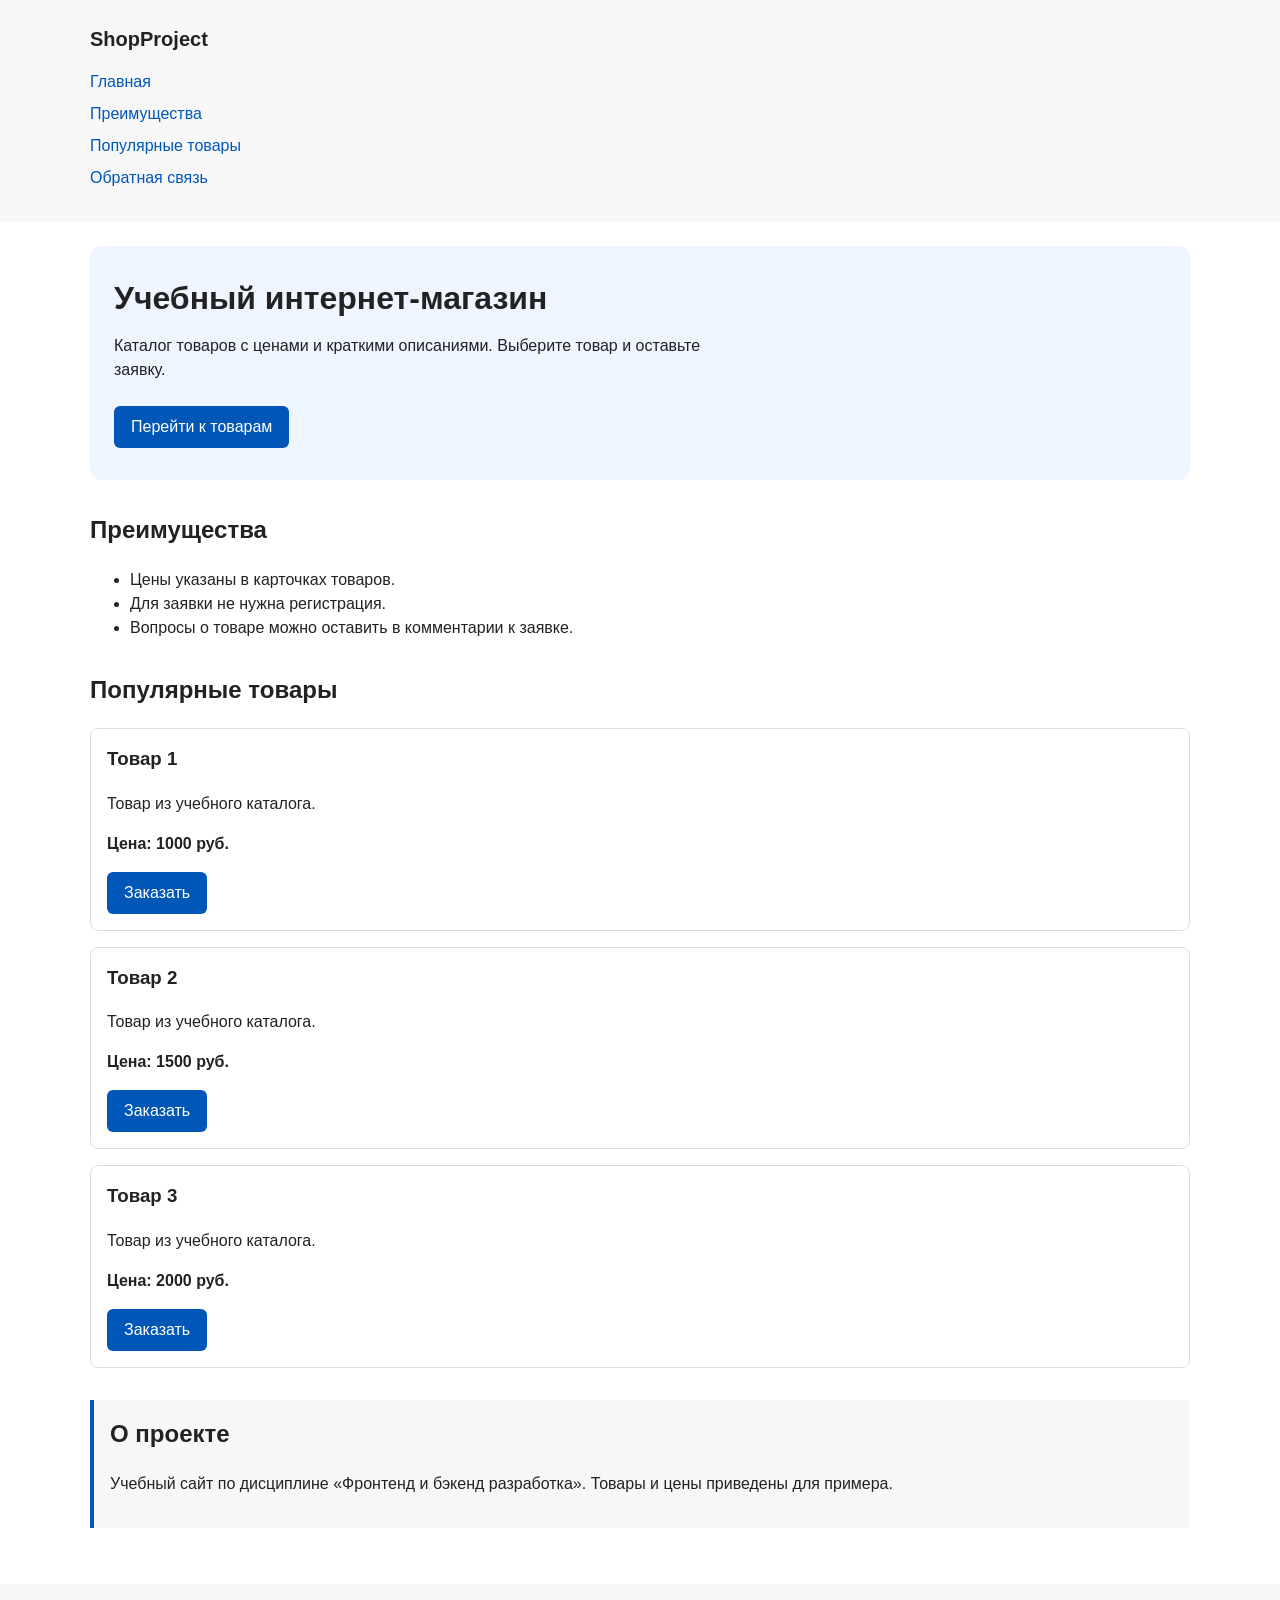
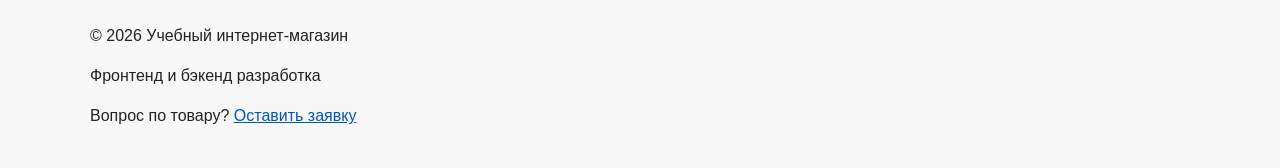
==== index.html @ e0194ab8 "Merge pull request #3 from ilmansh/feature/form-modal-validation" ====
<!DOCTYPE html>
<html lang="ru">
<head>
  <meta charset="UTF-8">
  <meta name="viewport" content="width=device-width, initial-scale=1.0">
  <title>Учебный интернет-магазин</title>
  <link rel="stylesheet" href="css/style.css">
  <script src="js/main.js" defer></script>
</head>
<body>
  <header>
    <div class="site-header">
      <a class="site-logo" href="index.html">ShopProject</a>
      <nav class="site-nav" aria-label="Основная навигация">
        <ul class="site-nav__list">
          <li><a href="index.html">Главная</a></li>
          <li><a href="#advantages">Преимущества</a></li>
          <li><a href="#popular">Популярные товары</a></li>
          <li><a href="#contacts">Обратная связь</a></li>
        </ul>
      </nav>
    </div>
  </header>
  <main>
    <section class="hero">
      <h1>Учебный интернет-магазин</h1>
      <p>Каталог товаров с ценами и краткими описаниями. Выберите товар и оставьте заявку.</p>
      <a class="button" href="#popular">Перейти к товарам</a>
    </section>

    <section class="section" id="advantages">
      <h2>Преимущества</h2>
      <ul class="advantages-list">
        <li>Цены указаны в карточках товаров.</li>
        <li>Для заявки не нужна регистрация.</li>
        <li>Вопросы о товаре можно оставить в комментарии к заявке.</li>
      </ul>
    </section>

    <section class="section" id="popular">
      <h2>Популярные товары</h2>
        <article class="product-card" id="product-1">
          <h3>Товар 1</h3>
          <p>Товар из учебного каталога.</p>
          <p class="product-price">Цена: 1000 руб.</p>
          <button class="button product-card__button" type="button" data-product="Товар 1">Заказать</button>
        </article>
        <article class="product-card" id="product-2">
          <h3>Товар 2</h3>
          <p>Товар из учебного каталога.</p>
          <p class="product-price">Цена: 1500 руб.</p>
          <button class="button product-card__button" type="button" data-product="Товар 2">Заказать</button>
        </article>
        <article class="product-card" id="product-3">
          <h3>Товар 3</h3>
          <p>Товар из учебного каталога.</p>
          <p class="product-price">Цена: 2000 руб.</p>
          <button class="button product-card__button" type="button" data-product="Товар 3">Заказать</button>
        </article>
      <p class="success-message" id="success-message" role="status" hidden>Форма успешно отправлена!</p>
    </section>

    <aside class="aside-info">
      <h2>О проекте</h2>
      <p>Учебный сайт по дисциплине «Фронтенд и бэкенд разработка». Товары и цены приведены для примера.</p>
    </aside>
  </main>
  <footer id="contacts">
    <div class="footer-inner">
      <p>&copy; 2026 Учебный интернет-магазин</p>
      <p>Фронтенд и бэкенд разработка</p>
      <p>Вопрос по товару? <button class="text-button" type="button" data-product="Консультация">Оставить заявку</button></p>
    </div>
  </footer>

<dialog class="order-dialog" id="order-dialog" aria-labelledby="order-dialog-title">
  <h2 id="order-dialog-title">Оформление заявки</h2>
  <p id="product-caption"></p>
  <p class="form-note">Учебная форма. Данные не отправляются на сервер.</p>
  <form class="order-form" id="order-form" action="#" method="post" novalidate>
    <input id="selected-product" name="selected-product" type="hidden">

    <div class="form-field">
      <label for="order-name">Имя</label>
      <input id="order-name" name="name" type="text" minlength="2"
             placeholder="Введите ваше имя" autocomplete="given-name" required>
    </div>

    <div class="form-field">
      <label for="order-email">E-mail</label>
      <input id="order-email" name="email" type="email"
             placeholder="example@mail.ru" autocomplete="email" required>
    </div>

    <div class="form-field">
      <label for="order-phone">Телефон</label>
      <input id="order-phone" name="phone" type="tel" inputmode="tel"
             placeholder="+7 (900) 000-00-00" autocomplete="tel"
             pattern="^\+7 \(\d{3}\) \d{3}-\d{2}-\d{2}$"
             aria-describedby="phone-hint" required>
      <small id="phone-hint">Формат: +7 (900) 000-00-00</small>
    </div>

    <div class="form-field">
      <label for="order-date">Дата связи</label>
      <input id="order-date" name="date" type="date">
    </div>

    <div class="form-field">
      <label for="order-topic">Тема заявки</label>
      <select id="order-topic" name="topic" required>
        <option value="">Выберите тему</option>
        <option value="product">Заказ товара</option>
        <option value="consultation">Консультация</option>
        <option value="delivery">Доставка</option>
      </select>
    </div>

    <div class="form-field">
      <label for="order-comment">Комментарий</label>
      <textarea id="order-comment" name="comment" rows="3"
                placeholder="Укажите дополнительную информацию"></textarea>
    </div>

    <div class="form-field form-field--checkbox">
      <input id="order-agreement" name="agreement" type="checkbox" required>
      <label for="order-agreement">Я согласен на обработку данных</label>
    </div>

    <div class="form-actions">
      <button class="button button-secondary" type="button" id="close-order-dialog">Закрыть</button>
      <button class="button" type="submit">Отправить заявку</button>
    </div>
  </form>
</dialog>
</body>
</html>
---- css/style.css ----
* {
  box-sizing: border-box;
}

body {
  margin: 0;
  font-family: Arial, sans-serif;
  line-height: 1.5;
  color: #222222;
  background-color: #ffffff;
}

header, main, footer {
  padding: 24px;
}

header, footer {
  background-color: #f7f7f7;
}

.site-header, .footer-inner {
  max-width: 1100px;
  margin: 0 auto;
}

.site-logo {
  color: #222222;
  font-size: 20px;
  font-weight: 700;
  text-decoration: none;
}

.site-nav__list {
  margin: 16px 0 0;
  padding: 0;
  list-style: none;
}

.site-nav__list li {
  margin-bottom: 8px;
}

.site-nav__list a {
  text-decoration: none;
}

.site-nav__list a:hover {
  text-decoration: underline;
}

a {
  color: #0057b8;
}

.button {
  display: inline-block;
  padding: 8px 16px;
  border: 1px solid transparent;
  border-radius: 6px;
  font: inherit;
  color: #ffffff;
  background-color: #0057b8;
  text-decoration: none;
  cursor: pointer;
}

.button:hover {
  color: #ffffff;
  background-color: #003f86;
}

.hero {
  max-width: 1100px;
  margin: 0 auto 32px;
  padding: 32px 24px;
  border-radius: 12px;
  background-color: #eef5ff;
}

.hero h1 {
  margin: 0 0 16px;
  font-size: 32px;
  line-height: 1.25;
}

.hero p {
  max-width: 72ch;
  margin-bottom: 24px;
}

.section {
  max-width: 1100px;
  margin: 0 auto 32px;
}

.section h2, .aside-info h2 {
  margin-top: 0;
}

.product-card {
  margin-bottom: 16px;
  padding: 16px;
  border: 1px solid #dddddd;
  border-radius: 8px;
  background-color: #ffffff;
}

.product-card h3 {
  margin-top: 0;
}

.product-price {
  font-weight: 700;
}

.aside-info {
  max-width: 1100px;
  margin: 0 auto 32px;
  padding: 16px;
  border-left: 4px solid #0057b8;
  background-color: #f7f7f7;
}

.order-dialog {
  width: min(100% - 32px, 560px);
  max-height: calc(100vh - 32px);
  overflow-y: auto;
  padding: 24px;
  border: none;
  border-radius: 12px;
  color: #222222;
  background-color: #ffffff;
}

.order-dialog h2 {
  margin-top: 0;
}

.order-dialog::backdrop {
  background-color: rgb(0 0 0 / 50%);
}

.form-note, .form-field small {
  color: #666666;
  font-size: 14px;
}

.form-field {
  margin-bottom: 16px;
}

.form-field label {
  display: block;
  margin-bottom: 4px;
}

.form-field input, .form-field select, .form-field textarea {
  width: 100%;
  padding: 8px 12px;
  border: 1px solid #dddddd;
  border-radius: 6px;
  font: inherit;
  color: #222222;
  background-color: #ffffff;
}

.form-field textarea {
  resize: vertical;
}

.form-field input[type="checkbox"] {
  width: auto;
}

.form-field--checkbox label {
  display: inline;
}

.form-field small {
  display: block;
  margin-top: 4px;
}

.form-actions {
  display: flex;
  flex-wrap: wrap;
  gap: 12px;
  margin-top: 24px;
}

.button-secondary {
  border-color: #dddddd;
  color: #222222;
  background-color: #f7f7f7;
}

.button-secondary:hover {
  color: #222222;
  background-color: #eef5ff;
}

.text-button {
  padding: 0;
  border: none;
  font: inherit;
  color: #0057b8;
  background: transparent;
  text-decoration: underline;
  cursor: pointer;
}

.success-message {
  padding: 16px;
  border-left: 4px solid #168a2f;
  background-color: #eefaf0;
}

[aria-invalid="true"] {
  border-color: #b00020;
  outline: 1px solid #b00020;
}

input:focus-visible, select:focus-visible, textarea:focus-visible,
button:focus-visible, a:focus-visible {
  outline: 2px solid #0057b8;
  outline-offset: 3px;
}
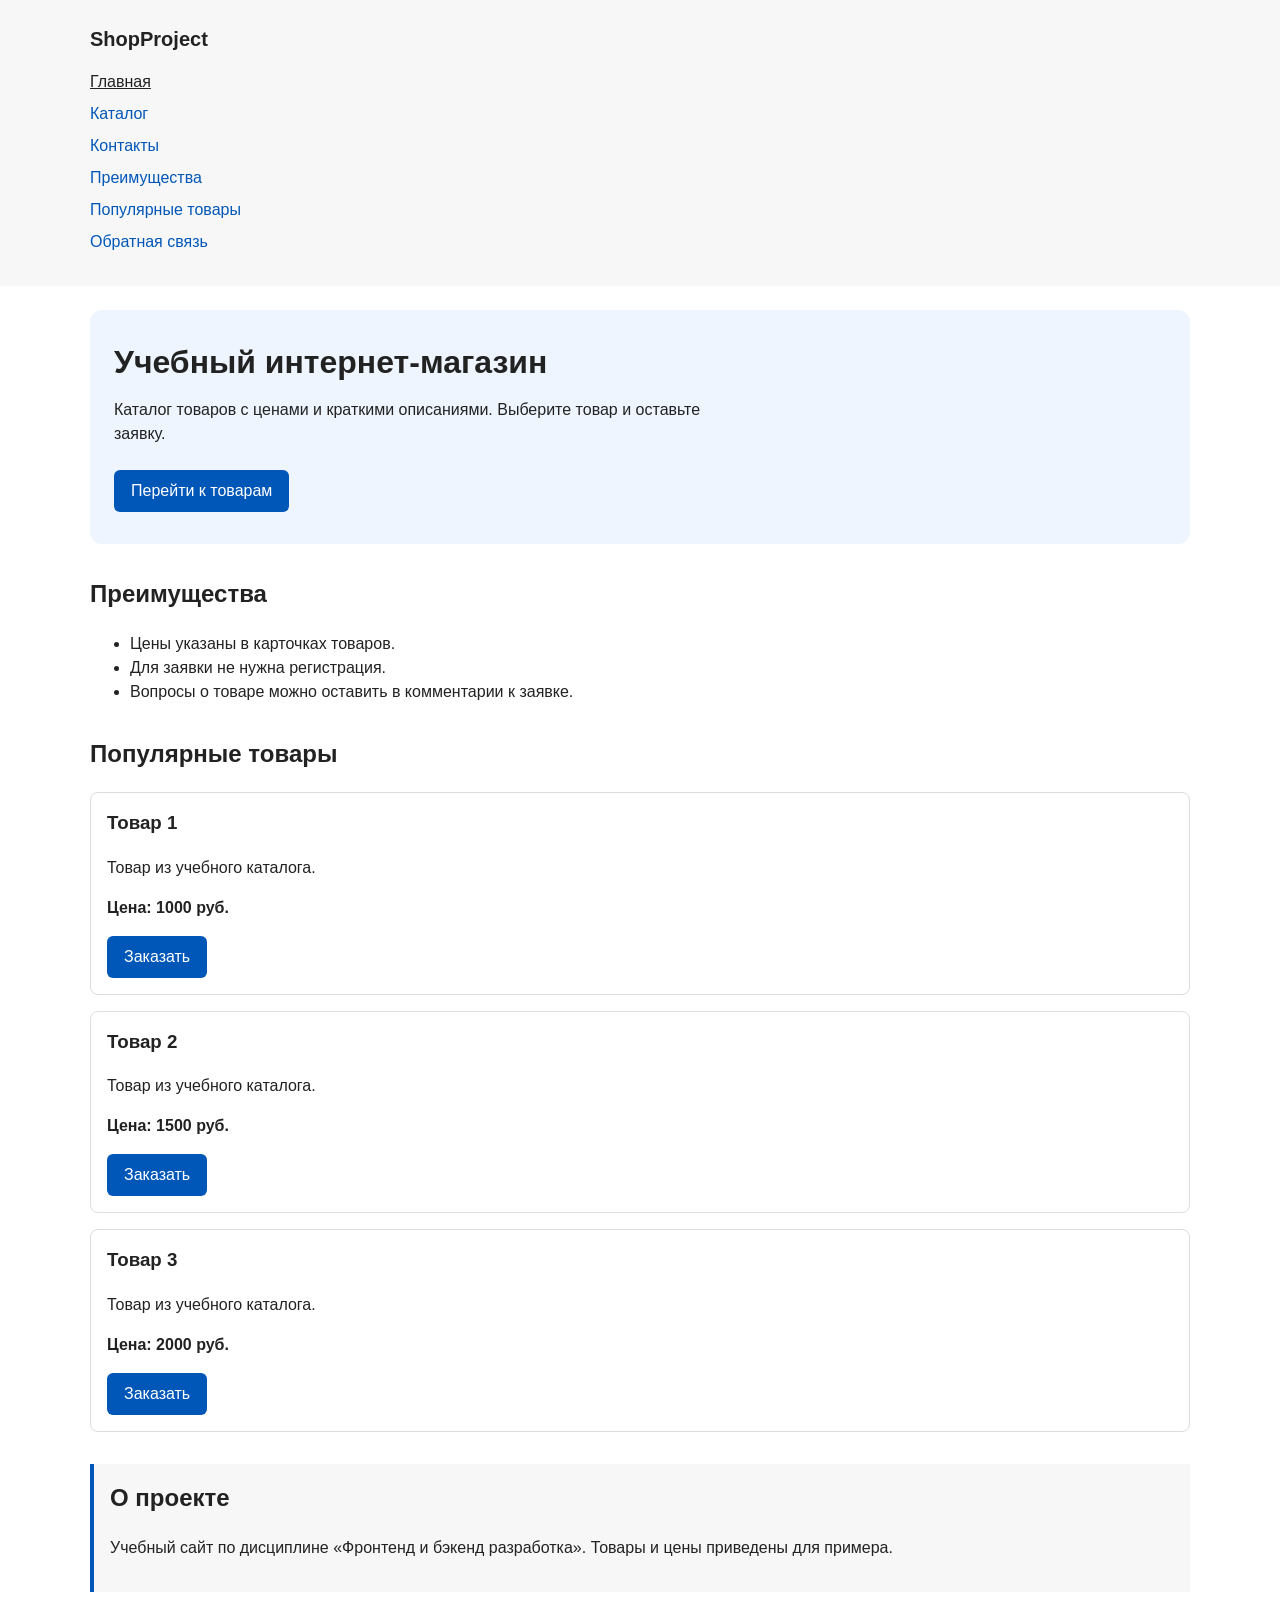
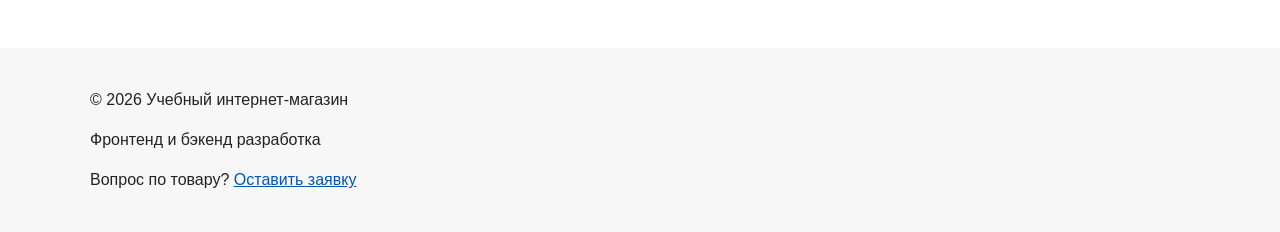
==== commit b88080bb: "Merge pull request #5 from ilmansh/feature/multi-page-navigation" ====
--- a/index.html
+++ b/index.html
@@ -3,7 +3,8 @@
 <head>
   <meta charset="UTF-8">
   <meta name="viewport" content="width=device-width, initial-scale=1.0">
-  <title>Учебный интернет-магазин</title>
+  <meta name="description" content="Главная страница учебного магазина: популярные товары, преимущества и форма заявки.">
+  <title>Главная — Учебный интернет-магазин</title>
   <link rel="stylesheet" href="css/style.css">
   <script src="js/main.js" defer></script>
 </head>
@@ -13,10 +14,12 @@
       <a class="site-logo" href="index.html">ShopProject</a>
       <nav class="site-nav" aria-label="Основная навигация">
         <ul class="site-nav__list">
-          <li><a href="index.html">Главная</a></li>
-          <li><a href="#advantages">Преимущества</a></li>
-          <li><a href="#popular">Популярные товары</a></li>
-          <li><a href="#contacts">Обратная связь</a></li>
+          <li><a href="index.html" aria-current="page">Главная</a></li>
+          <li><a href="catalog.html">Каталог</a></li>
+          <li><a href="contacts.html">Контакты</a></li>
+          <li><a href="index.html#advantages">Преимущества</a></li>
+          <li><a href="index.html#popular">Популярные товары</a></li>
+          <li><a href="index.html#contacts">Обратная связь</a></li>
         </ul>
       </nav>
     </div>
--- a/css/style.css
+++ b/css/style.css
@@ -1,3 +1,28 @@
+/* Переменные */
+:root {
+  --color-bg: #ffffff;
+  --color-text: #222222;
+  --color-muted: #666666;
+  --color-primary: #0057b8;
+  --color-primary-dark: #003f86;
+  --color-border: #dddddd;
+  --color-surface: #f7f7f7;
+  --color-accent: #eef5ff;
+  --color-danger: #b00020;
+  --color-success: #168a2f;
+  --color-success-bg: #eefaf0;
+  --space-xs: 4px;
+  --space-sm: 8px;
+  --space-md: 16px;
+  --space-lg: 24px;
+  --space-xl: 32px;
+  --radius-sm: 6px;
+  --radius-md: 8px;
+  --radius-lg: 12px;
+  --container-width: 1100px;
+}
+
+/* Базовые стили и элементы страницы */
 * {
   box-sizing: border-box;
 }
@@ -6,38 +31,38 @@
   margin: 0;
   font-family: Arial, sans-serif;
   line-height: 1.5;
-  color: #222222;
-  background-color: #ffffff;
+  color: var(--color-text);
+  background-color: var(--color-bg);
 }
 
 header, main, footer {
-  padding: 24px;
+  padding: var(--space-lg);
 }
 
 header, footer {
-  background-color: #f7f7f7;
+  background-color: var(--color-surface);
 }
 
 .site-header, .footer-inner {
-  max-width: 1100px;
+  max-width: var(--container-width);
   margin: 0 auto;
 }
 
 .site-logo {
-  color: #222222;
+  color: var(--color-text);
   font-size: 20px;
   font-weight: 700;
   text-decoration: none;
 }
 
 .site-nav__list {
-  margin: 16px 0 0;
+  margin: var(--space-md) 0 0;
   padding: 0;
   list-style: none;
 }
 
 .site-nav__list li {
-  margin-bottom: 8px;
+  margin-bottom: var(--space-sm);
 }
 
 .site-nav__list a {
@@ -49,48 +74,48 @@
 }
 
 a {
-  color: #0057b8;
+  color: var(--color-primary);
 }
 
 .button {
   display: inline-block;
-  padding: 8px 16px;
+  padding: var(--space-sm) var(--space-md);
   border: 1px solid transparent;
-  border-radius: 6px;
+  border-radius: var(--radius-sm);
   font: inherit;
-  color: #ffffff;
-  background-color: #0057b8;
+  color: var(--color-bg);
+  background-color: var(--color-primary);
   text-decoration: none;
   cursor: pointer;
 }
 
 .button:hover {
-  color: #ffffff;
-  background-color: #003f86;
+  color: var(--color-bg);
+  background-color: var(--color-primary-dark);
 }
 
 .hero {
-  max-width: 1100px;
-  margin: 0 auto 32px;
-  padding: 32px 24px;
-  border-radius: 12px;
-  background-color: #eef5ff;
+  max-width: var(--container-width);
+  margin: 0 auto var(--space-xl);
+  padding: var(--space-xl) var(--space-lg);
+  border-radius: var(--radius-lg);
+  background-color: var(--color-accent);
 }
 
 .hero h1 {
-  margin: 0 0 16px;
+  margin: 0 0 var(--space-md);
   font-size: 32px;
   line-height: 1.25;
 }
 
 .hero p {
   max-width: 72ch;
-  margin-bottom: 24px;
+  margin-bottom: var(--space-lg);
 }
 
 .section {
-  max-width: 1100px;
-  margin: 0 auto 32px;
+  max-width: var(--container-width);
+  margin: 0 auto var(--space-xl);
 }
 
 .section h2, .aside-info h2 {
@@ -98,11 +123,11 @@
 }
 
 .product-card {
-  margin-bottom: 16px;
-  padding: 16px;
-  border: 1px solid #dddddd;
-  border-radius: 8px;
-  background-color: #ffffff;
+  margin-bottom: var(--space-md);
+  padding: var(--space-md);
+  border: 1px solid var(--color-border);
+  border-radius: var(--radius-md);
+  background-color: var(--color-bg);
 }
 
 .product-card h3 {
@@ -114,22 +139,23 @@
 }
 
 .aside-info {
-  max-width: 1100px;
-  margin: 0 auto 32px;
-  padding: 16px;
-  border-left: 4px solid #0057b8;
-  background-color: #f7f7f7;
-}
-
+  max-width: var(--container-width);
+  margin: 0 auto var(--space-xl);
+  padding: var(--space-md);
+  border-left: 4px solid var(--color-primary);
+  background-color: var(--color-surface);
+}
+
+/* Форма и модальное окно */
 .order-dialog {
   width: min(100% - 32px, 560px);
   max-height: calc(100vh - 32px);
   overflow-y: auto;
-  padding: 24px;
+  padding: var(--space-lg);
   border: none;
-  border-radius: 12px;
-  color: #222222;
-  background-color: #ffffff;
+  border-radius: var(--radius-lg);
+  color: var(--color-text);
+  background-color: var(--color-bg);
 }
 
 .order-dialog h2 {
@@ -141,27 +167,27 @@
 }
 
 .form-note, .form-field small {
-  color: #666666;
+  color: var(--color-muted);
   font-size: 14px;
 }
 
 .form-field {
-  margin-bottom: 16px;
+  margin-bottom: var(--space-md);
 }
 
 .form-field label {
   display: block;
-  margin-bottom: 4px;
+  margin-bottom: var(--space-xs);
 }
 
 .form-field input, .form-field select, .form-field textarea {
   width: 100%;
-  padding: 8px 12px;
-  border: 1px solid #dddddd;
-  border-radius: 6px;
+  padding: var(--space-sm) 12px;
+  border: 1px solid var(--color-border);
+  border-radius: var(--radius-sm);
   font: inherit;
-  color: #222222;
-  background-color: #ffffff;
+  color: var(--color-text);
+  background-color: var(--color-bg);
 }
 
 .form-field textarea {
@@ -178,50 +204,109 @@
 
 .form-field small {
   display: block;
-  margin-top: 4px;
+  margin-top: var(--space-xs);
 }
 
 .form-actions {
   display: flex;
   flex-wrap: wrap;
   gap: 12px;
-  margin-top: 24px;
+  margin-top: var(--space-lg);
 }
 
 .button-secondary {
-  border-color: #dddddd;
-  color: #222222;
-  background-color: #f7f7f7;
+  border-color: var(--color-border);
+  color: var(--color-text);
+  background-color: var(--color-surface);
 }
 
 .button-secondary:hover {
-  color: #222222;
-  background-color: #eef5ff;
+  color: var(--color-text);
+  background-color: var(--color-accent);
 }
 
 .text-button {
   padding: 0;
   border: none;
   font: inherit;
-  color: #0057b8;
+  color: var(--color-primary);
   background: transparent;
   text-decoration: underline;
   cursor: pointer;
 }
 
 .success-message {
-  padding: 16px;
-  border-left: 4px solid #168a2f;
-  background-color: #eefaf0;
+  padding: var(--space-md);
+  border-left: 4px solid var(--color-success);
+  background-color: var(--color-success-bg);
 }
 
 [aria-invalid="true"] {
-  border-color: #b00020;
-  outline: 1px solid #b00020;
+  border-color: var(--color-danger);
+  outline: 1px solid var(--color-danger);
 }
 
 input:focus-visible, select:focus-visible, textarea:focus-visible,
 button:focus-visible, a:focus-visible {
-  outline: 2px solid #0057b8;
+  outline: 2px solid var(--color-primary);
   outline-offset: 3px;
 }
+
+/* Состояния элементов */
+a:hover, .text-button:hover {
+  color: var(--color-primary-dark);
+}
+
+.button:hover {
+  color: var(--color-bg);
+}
+
+.button-secondary:hover {
+  color: var(--color-text);
+}
+
+.product-card:hover,
+.form-field input:hover,
+.form-field select:hover,
+.form-field textarea:hover {
+  border-color: var(--color-primary);
+}
+
+.button:disabled {
+  opacity: 0.6;
+  cursor: not-allowed;
+}
+
+.form-field [aria-invalid="true"] {
+  border-color: var(--color-danger);
+}
+
+/* Переходы между страницами и разделами */
+html {
+  scroll-behavior: smooth;
+}
+
+:target {
+  outline: 2px dashed var(--color-primary);
+  outline-offset: 4px;
+}
+
+.breadcrumbs {
+  max-width: var(--container-width);
+  margin: 0 auto var(--space-md);
+  color: var(--color-muted);
+  font-size: 14px;
+}
+
+.breadcrumbs span::before {
+  content: " / ";
+}
+
+.site-nav__list [aria-current="page"] {
+  color: var(--color-text);
+  text-decoration: underline;
+}
+
+.contact-list li {
+  margin-bottom: var(--space-sm);
+}
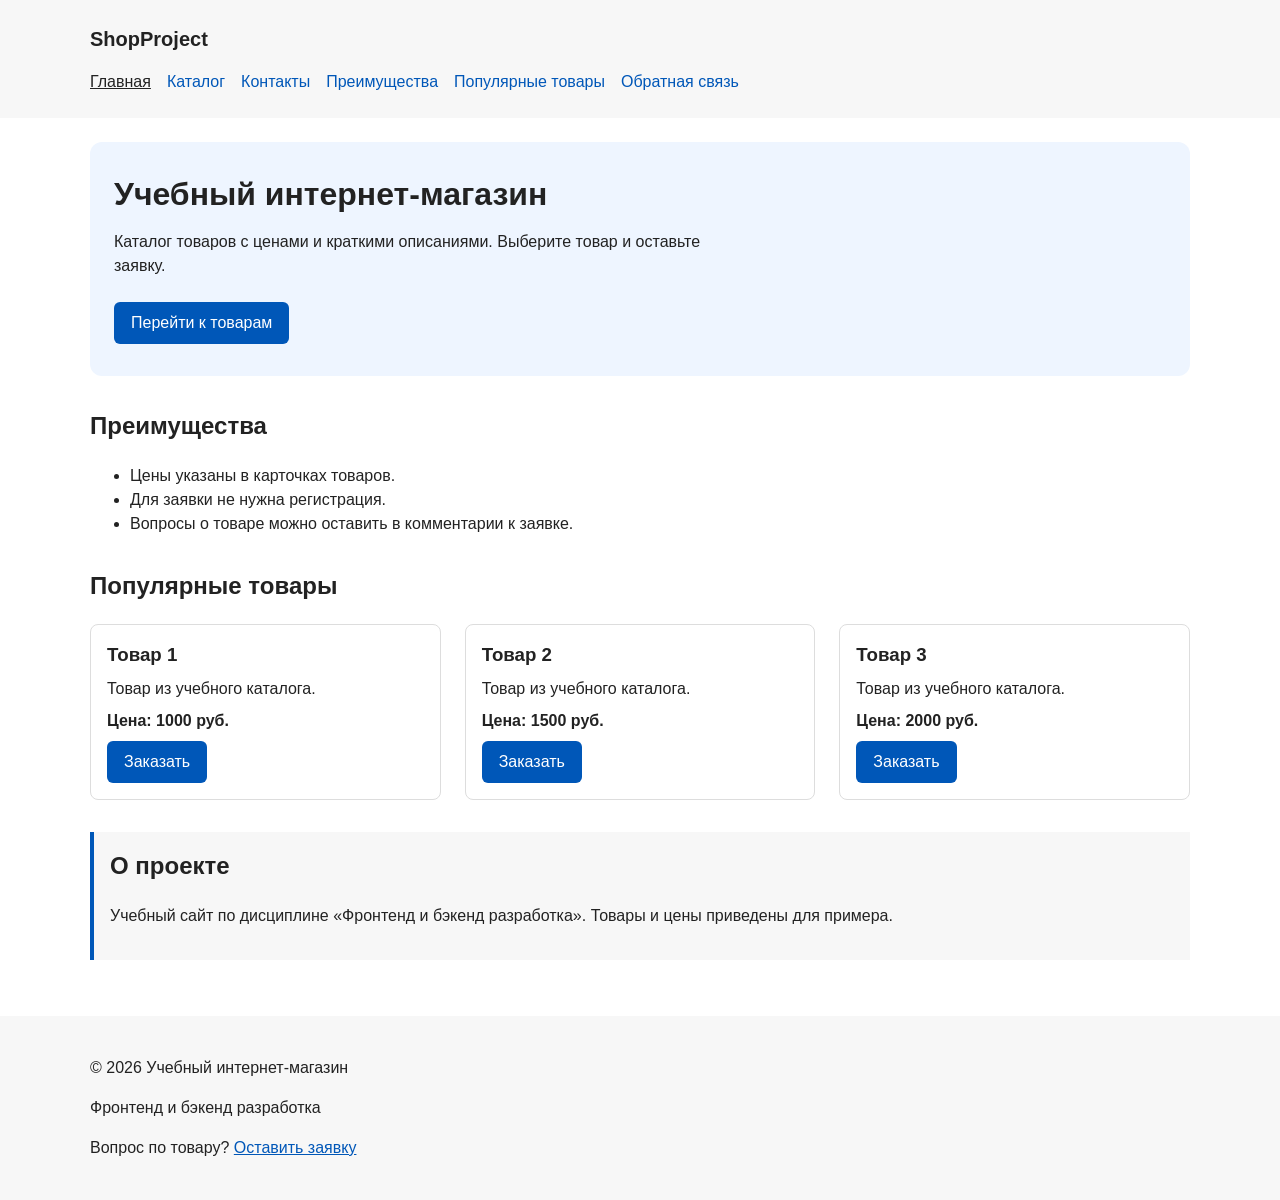
==== commit 094711f9: "Merge pull request #6 from ilmansh/feature/flex-grid-navigation" ====
--- a/index.html
+++ b/index.html
@@ -42,6 +42,7 @@
 
     <section class="section" id="popular">
       <h2>Популярные товары</h2>
+      <div class="products-grid">
         <article class="product-card" id="product-1">
           <h3>Товар 1</h3>
           <p>Товар из учебного каталога.</p>
@@ -60,6 +61,7 @@
           <p class="product-price">Цена: 2000 руб.</p>
           <button class="button product-card__button" type="button" data-product="Товар 3">Заказать</button>
         </article>
+      </div>
       <p class="success-message" id="success-message" role="status" hidden>Форма успешно отправлена!</p>
     </section>
 
--- a/css/style.css
+++ b/css/style.css
@@ -310,3 +310,95 @@
 .contact-list li {
   margin-bottom: var(--space-sm);
 }
+
+/* Раскладка меню, карточек и каталога */
+.site-nav__list {
+  display: flex;
+  flex-wrap: wrap;
+  justify-content: flex-start;
+  align-items: center;
+  gap: var(--space-md);
+}
+
+.site-nav__list li {
+  margin-bottom: 0;
+}
+
+.products-grid {
+  display: grid;
+  grid-template-columns: repeat(auto-fit, minmax(180px, 1fr));
+  gap: var(--space-lg);
+}
+
+.product-card {
+  display: flex;
+  flex-direction: column;
+  gap: var(--space-sm);
+  margin-bottom: 0;
+}
+
+.product-card h3, .product-card p {
+  margin: 0;
+}
+
+.product-card .button {
+  margin-top: auto;
+  align-self: flex-start;
+}
+
+.catalog-layout {
+  display: grid;
+  grid-template-columns: 260px minmax(0, 1fr);
+  grid-template-areas: "filters products";
+  gap: var(--space-lg);
+  max-width: var(--container-width);
+  margin: 0 auto var(--space-xl);
+  align-items: start;
+}
+
+.catalog-filters {
+  grid-area: filters;
+  padding: var(--space-md);
+  border: 1px solid var(--color-border);
+  border-radius: var(--radius-md);
+  background-color: var(--color-surface);
+}
+
+.catalog-products {
+  grid-area: products;
+  min-width: 0;
+}
+
+.catalog-filters h2, .catalog-products h2 {
+  margin-top: 0;
+}
+
+.filters-form {
+  display: grid;
+  gap: var(--space-md);
+}
+
+.filters-form fieldset {
+  margin: 0;
+  padding: var(--space-md);
+  border: 1px solid var(--color-border);
+  border-radius: var(--radius-sm);
+}
+
+.filters-form legend {
+  font-weight: 700;
+}
+
+.filters-form label {
+  display: block;
+  margin-bottom: var(--space-sm);
+}
+
+.filters-form input[type="number"] {
+  width: 100%;
+  margin-bottom: var(--space-sm);
+  padding: var(--space-sm);
+  border: 1px solid var(--color-border);
+  border-radius: var(--radius-sm);
+  font: inherit;
+}
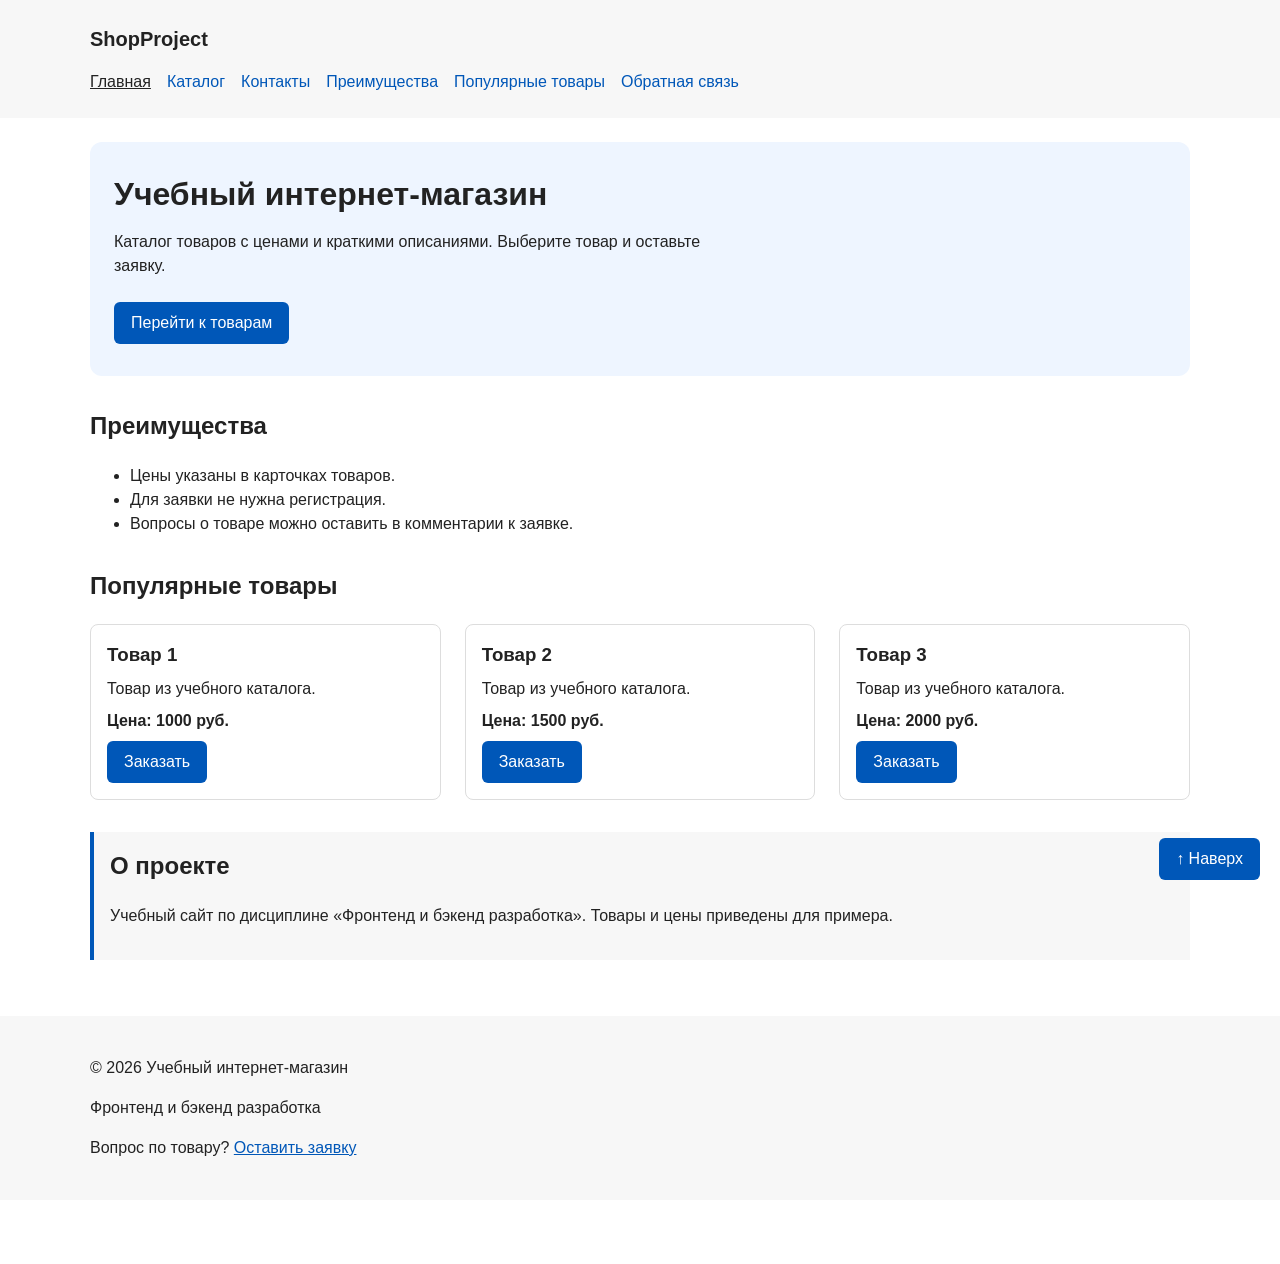
==== commit f727db13: "Add fixed back-to-top button on homepage" ====
--- a/index.html
+++ b/index.html
@@ -8,7 +8,7 @@
   <link rel="stylesheet" href="css/style.css">
   <script src="js/main.js" defer></script>
 </head>
-<body>
+<body id="top">
   <header>
     <div class="site-header">
       <a class="site-logo" href="index.html">ShopProject</a>
@@ -138,5 +138,6 @@
     </div>
   </form>
 </dialog>
+<a href="#top" class="button back-to-top">↑ Наверх</a>
 </body>
 </html>
--- a/css/style.css
+++ b/css/style.css
@@ -94,6 +94,22 @@
   background-color: var(--color-primary-dark);
 }
 
+/* Кнопка закреплена в окне при прокрутке страницы */
+.back-to-top {
+  position: fixed;
+  right: 20px;
+  bottom: 20px;
+  z-index: 1000;
+}
+
+body#top {
+  padding-bottom: 64px;
+}
+
+body#top:target {
+  outline: none;
+}
+
 .hero {
   max-width: var(--container-width);
   margin: 0 auto var(--space-xl);
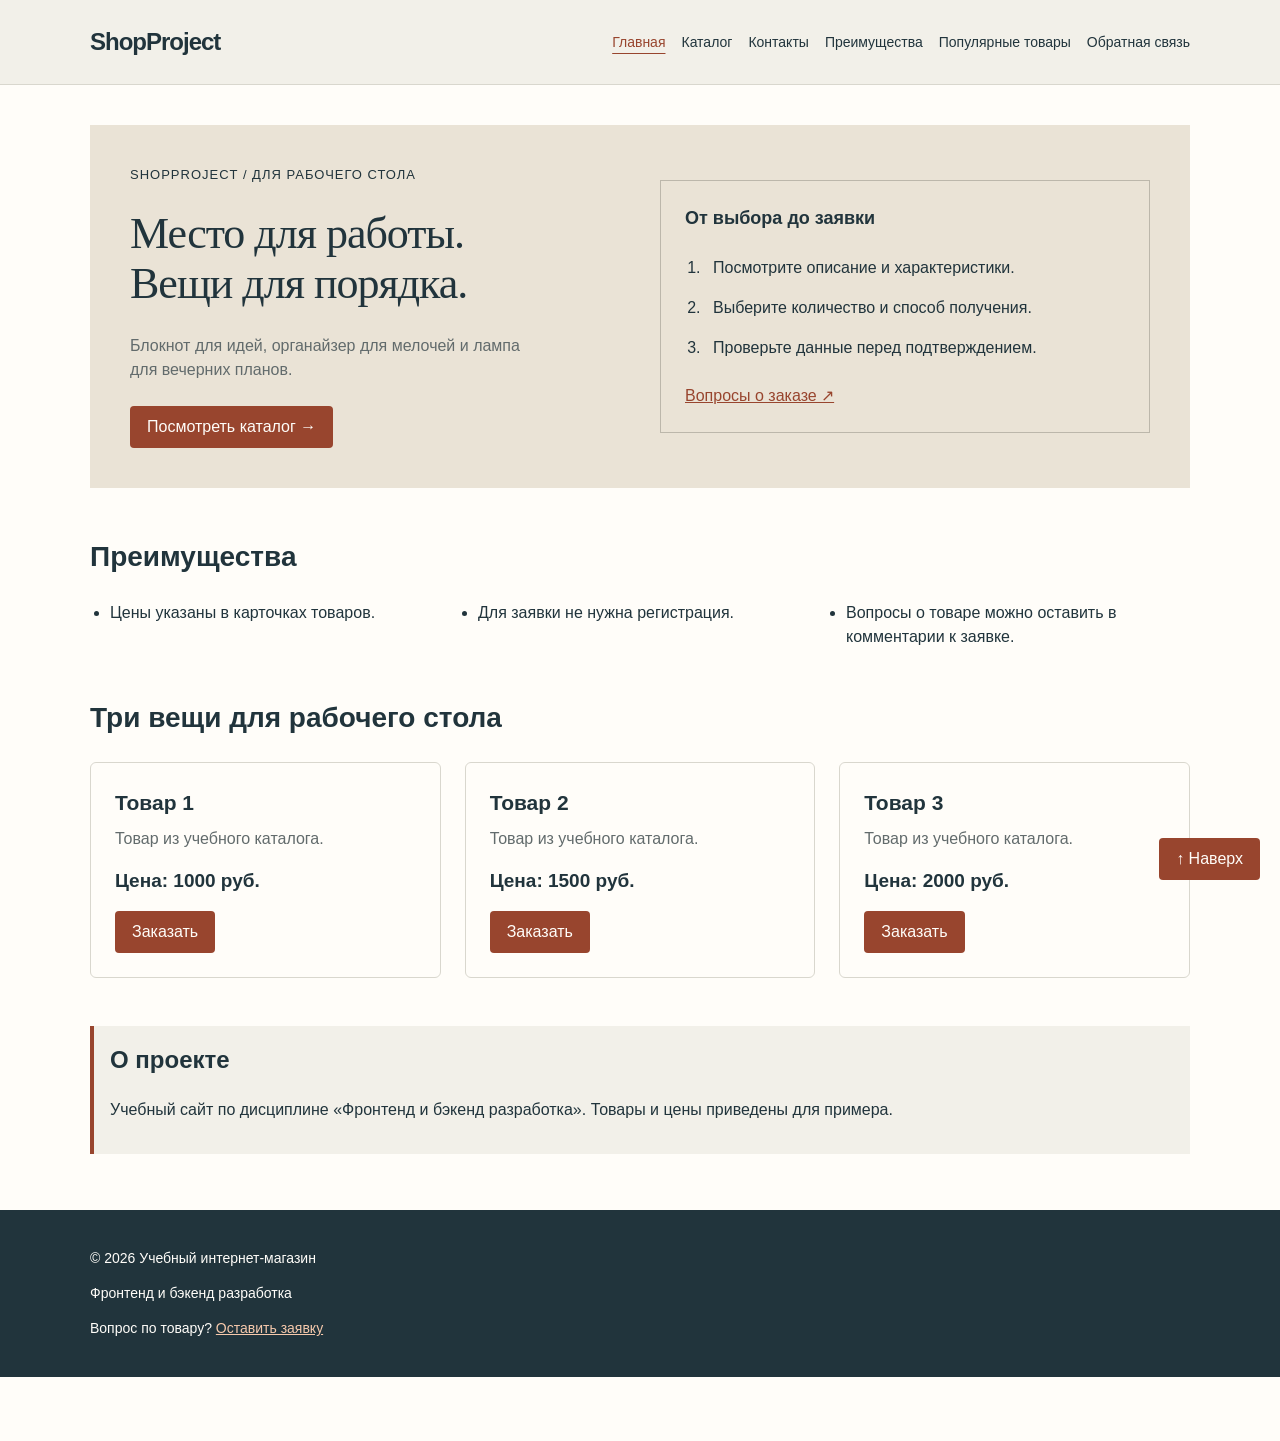
==== commit 038121d5: "style: update shop layout and visual design" ====
--- a/index.html
+++ b/index.html
@@ -8,31 +8,43 @@
   <link rel="stylesheet" href="css/style.css">
   <script src="js/main.js" defer></script>
 </head>
-<body id="top">
-  <header>
-    <div class="site-header">
-      <a class="site-logo" href="index.html">ShopProject</a>
+<body class="page page--back-to-top" id="top">
+  <header class="site-header">
+    <div class="site-header__inner">
+      <a class="site-header__logo" href="index.html">ShopProject</a>
       <nav class="site-nav" aria-label="Основная навигация">
         <ul class="site-nav__list">
-          <li><a href="index.html" aria-current="page">Главная</a></li>
-          <li><a href="catalog.html">Каталог</a></li>
-          <li><a href="contacts.html">Контакты</a></li>
-          <li><a href="index.html#advantages">Преимущества</a></li>
-          <li><a href="index.html#popular">Популярные товары</a></li>
-          <li><a href="index.html#contacts">Обратная связь</a></li>
+          <li class="site-nav__item"><a class="site-nav__link site-nav__link--active" href="index.html" aria-current="page">Главная</a></li>
+          <li class="site-nav__item"><a class="site-nav__link" href="catalog.html">Каталог</a></li>
+          <li class="site-nav__item"><a class="site-nav__link" href="contacts.html">Контакты</a></li>
+          <li class="site-nav__item"><a class="site-nav__link" href="index.html#advantages">Преимущества</a></li>
+          <li class="site-nav__item"><a class="site-nav__link" href="index.html#popular">Популярные товары</a></li>
+          <li class="site-nav__item"><a class="site-nav__link" href="index.html#contacts">Обратная связь</a></li>
         </ul>
       </nav>
     </div>
   </header>
-  <main>
+  <main class="page__main">
     <section class="hero">
-      <h1>Учебный интернет-магазин</h1>
-      <p>Каталог товаров с ценами и краткими описаниями. Выберите товар и оставьте заявку.</p>
-      <a class="button" href="#popular">Перейти к товарам</a>
+      <div class="hero__content">
+        <p class="hero__eyebrow">ShopProject / Для рабочего стола</p>
+        <h1 class="hero__title">Место для работы.<br>Вещи для порядка.</h1>
+        <p class="hero__description">Блокнот для идей, органайзер для мелочей и лампа для вечерних планов.</p>
+        <a class="button button--primary" href="catalog.html">Посмотреть каталог →</a>
+      </div>
+      <aside class="hero__guide">
+        <h2 class="hero__guide-title">От выбора до заявки</h2>
+        <ol class="hero__steps">
+          <li class="hero__step">Посмотрите описание и характеристики.</li>
+          <li class="hero__step">Выберите количество и способ получения.</li>
+          <li class="hero__step">Проверьте данные перед подтверждением.</li>
+        </ol>
+        <a href="delivery.html#faq">Вопросы о заказе ↗</a>
+      </aside>
     </section>
 
     <section class="section" id="advantages">
-      <h2>Преимущества</h2>
+      <h2 class="section__title">Преимущества</h2>
       <ul class="advantages-list">
         <li>Цены указаны в карточках товаров.</li>
         <li>Для заявки не нужна регистрация.</li>
@@ -41,37 +53,37 @@
     </section>
 
     <section class="section" id="popular">
-      <h2>Популярные товары</h2>
+      <h2 class="section__title">Три вещи для рабочего стола</h2>
       <div class="products-grid">
         <article class="product-card" id="product-1">
-          <h3>Товар 1</h3>
-          <p>Товар из учебного каталога.</p>
-          <p class="product-price">Цена: 1000 руб.</p>
-          <button class="button product-card__button" type="button" data-product="Товар 1">Заказать</button>
+          <h3 class="product-card__title">Товар 1</h3>
+          <p class="product-card__description">Товар из учебного каталога.</p>
+          <p class="product-card__price">Цена: 1000 руб.</p>
+          <button class="button button--primary product-card__button" type="button" data-product="Товар 1">Заказать</button>
         </article>
         <article class="product-card" id="product-2">
-          <h3>Товар 2</h3>
-          <p>Товар из учебного каталога.</p>
-          <p class="product-price">Цена: 1500 руб.</p>
-          <button class="button product-card__button" type="button" data-product="Товар 2">Заказать</button>
+          <h3 class="product-card__title">Товар 2</h3>
+          <p class="product-card__description">Товар из учебного каталога.</p>
+          <p class="product-card__price">Цена: 1500 руб.</p>
+          <button class="button button--primary product-card__button" type="button" data-product="Товар 2">Заказать</button>
         </article>
         <article class="product-card" id="product-3">
-          <h3>Товар 3</h3>
-          <p>Товар из учебного каталога.</p>
-          <p class="product-price">Цена: 2000 руб.</p>
-          <button class="button product-card__button" type="button" data-product="Товар 3">Заказать</button>
+          <h3 class="product-card__title">Товар 3</h3>
+          <p class="product-card__description">Товар из учебного каталога.</p>
+          <p class="product-card__price">Цена: 2000 руб.</p>
+          <button class="button button--primary product-card__button" type="button" data-product="Товар 3">Заказать</button>
         </article>
       </div>
       <p class="success-message" id="success-message" role="status" hidden>Форма успешно отправлена!</p>
     </section>
 
     <aside class="aside-info">
-      <h2>О проекте</h2>
+      <h2 class="aside-info__title">О проекте</h2>
       <p>Учебный сайт по дисциплине «Фронтенд и бэкенд разработка». Товары и цены приведены для примера.</p>
     </aside>
   </main>
-  <footer id="contacts">
-    <div class="footer-inner">
+  <footer class="site-footer" id="contacts">
+    <div class="site-footer__inner">
       <p>&copy; 2026 Учебный интернет-магазин</p>
       <p>Фронтенд и бэкенд разработка</p>
       <p>Вопрос по товару? <button class="text-button" type="button" data-product="Консультация">Оставить заявку</button></p>
@@ -79,41 +91,41 @@
   </footer>
 
 <dialog class="order-dialog" id="order-dialog" aria-labelledby="order-dialog-title">
-  <h2 id="order-dialog-title">Оформление заявки</h2>
-  <p id="product-caption"></p>
-  <p class="form-note">Учебная форма. Данные не отправляются на сервер.</p>
+  <h2 class="order-dialog__title" id="order-dialog-title">Оформление заявки</h2>
+  <p class="order-dialog__product" id="product-caption"></p>
+  <p class="order-dialog__note">Учебная форма. Данные не отправляются на сервер.</p>
   <form class="order-form" id="order-form" action="#" method="post" novalidate>
     <input id="selected-product" name="selected-product" type="hidden">
 
-    <div class="form-field">
-      <label for="order-name">Имя</label>
-      <input id="order-name" name="name" type="text" minlength="2"
+    <div class="order-form__field">
+      <label class="order-form__label" for="order-name">Имя</label>
+      <input class="order-form__input" id="order-name" name="name" type="text" minlength="2"
              placeholder="Введите ваше имя" autocomplete="given-name" required>
     </div>
 
-    <div class="form-field">
-      <label for="order-email">E-mail</label>
-      <input id="order-email" name="email" type="email"
+    <div class="order-form__field">
+      <label class="order-form__label" for="order-email">E-mail</label>
+      <input class="order-form__input" id="order-email" name="email" type="email"
              placeholder="example@mail.ru" autocomplete="email" required>
     </div>
 
-    <div class="form-field">
-      <label for="order-phone">Телефон</label>
-      <input id="order-phone" name="phone" type="tel" inputmode="tel"
+    <div class="order-form__field">
+      <label class="order-form__label" for="order-phone">Телефон</label>
+      <input class="order-form__input" id="order-phone" name="phone" type="tel" inputmode="tel"
              placeholder="+7 (900) 000-00-00" autocomplete="tel"
              pattern="^\+7 \(\d{3}\) \d{3}-\d{2}-\d{2}$"
              aria-describedby="phone-hint" required>
-      <small id="phone-hint">Формат: +7 (900) 000-00-00</small>
+      <small class="order-form__hint" id="phone-hint">Формат: +7 (900) 000-00-00</small>
     </div>
 
-    <div class="form-field">
-      <label for="order-date">Дата связи</label>
-      <input id="order-date" name="date" type="date">
+    <div class="order-form__field">
+      <label class="order-form__label" for="order-date">Дата связи</label>
+      <input class="order-form__input" id="order-date" name="date" type="date">
     </div>
 
-    <div class="form-field">
-      <label for="order-topic">Тема заявки</label>
-      <select id="order-topic" name="topic" required>
+    <div class="order-form__field">
+      <label class="order-form__label" for="order-topic">Тема заявки</label>
+      <select class="order-form__input" id="order-topic" name="topic" required>
         <option value="">Выберите тему</option>
         <option value="product">Заказ товара</option>
         <option value="consultation">Консультация</option>
@@ -121,23 +133,23 @@
       </select>
     </div>
 
-    <div class="form-field">
-      <label for="order-comment">Комментарий</label>
-      <textarea id="order-comment" name="comment" rows="3"
+    <div class="order-form__field">
+      <label class="order-form__label" for="order-comment">Комментарий</label>
+      <textarea class="order-form__input order-form__input--textarea" id="order-comment" name="comment" rows="3"
                 placeholder="Укажите дополнительную информацию"></textarea>
     </div>
 
-    <div class="form-field form-field--checkbox">
-      <input id="order-agreement" name="agreement" type="checkbox" required>
-      <label for="order-agreement">Я согласен на обработку данных</label>
+    <div class="order-form__field order-form__field--checkbox">
+      <input class="order-form__input order-form__input--checkbox" id="order-agreement" name="agreement" type="checkbox" required>
+      <label class="order-form__label order-form__label--checkbox" for="order-agreement">Я согласен на обработку данных</label>
     </div>
 
-    <div class="form-actions">
-      <button class="button button-secondary" type="button" id="close-order-dialog">Закрыть</button>
-      <button class="button" type="submit">Отправить заявку</button>
+    <div class="order-form__actions">
+      <button class="button button--secondary" type="button" id="close-order-dialog">Закрыть</button>
+      <button class="button button--primary" type="submit">Отправить заявку</button>
     </div>
   </form>
 </dialog>
-<a href="#top" class="button back-to-top">↑ Наверх</a>
+<a href="#top" class="button button--primary back-to-top">↑ Наверх</a>
 </body>
 </html>
--- a/css/style.css
+++ b/css/style.css
@@ -1,13 +1,13 @@
 /* Переменные */
 :root {
-  --color-bg: #ffffff;
-  --color-text: #222222;
-  --color-muted: #666666;
-  --color-primary: #0057b8;
-  --color-primary-dark: #003f86;
-  --color-border: #dddddd;
-  --color-surface: #f7f7f7;
-  --color-accent: #eef5ff;
+  --color-bg: #fffdf9;
+  --color-text: #21343c;
+  --color-muted: #626b6c;
+  --color-primary: #98452e;
+  --color-primary-dark: #73321f;
+  --color-border: #d9d7ce;
+  --color-surface: #f2f0e9;
+  --color-accent: #eae3d6;
   --color-danger: #b00020;
   --color-success: #168a2f;
   --color-success-bg: #eefaf0;
@@ -16,9 +16,9 @@
   --space-md: 16px;
   --space-lg: 24px;
   --space-xl: 32px;
-  --radius-sm: 6px;
-  --radius-md: 8px;
-  --radius-lg: 12px;
+  --radius-sm: 4px;
+  --radius-md: 6px;
+  --radius-lg: 8px;
   --container-width: 1100px;
 }
 
@@ -29,29 +29,30 @@
 
 body {
   margin: 0;
-  font-family: Arial, sans-serif;
+  font-family: "Segoe UI", Arial, sans-serif;
   line-height: 1.5;
   color: var(--color-text);
   background-color: var(--color-bg);
 }
 
-header, main, footer {
+.site-header, .page__main, .site-footer {
   padding: var(--space-lg);
 }
 
-header, footer {
+.site-header, .site-footer {
   background-color: var(--color-surface);
 }
 
-.site-header, .footer-inner {
+.site-header__inner, .site-footer__inner {
   max-width: var(--container-width);
   margin: 0 auto;
 }
 
-.site-logo {
-  color: var(--color-text);
-  font-size: 20px;
-  font-weight: 700;
+.site-header__logo {
+  color: var(--color-text);
+  font-size: 24px;
+  font-weight: 750;
+  letter-spacing: -1px;
   text-decoration: none;
 }
 
@@ -59,17 +60,18 @@
   margin: var(--space-md) 0 0;
   padding: 0;
   list-style: none;
-}
-
-.site-nav__list li {
-  margin-bottom: var(--space-sm);
-}
-
-.site-nav__list a {
+  display: flex;
+  flex-wrap: wrap;
+  justify-content: flex-start;
+  align-items: center;
+  gap: var(--space-md);
+}
+
+.site-nav__link {
   text-decoration: none;
 }
 
-.site-nav__list a:hover {
+.site-nav__link:hover {
   text-decoration: underline;
 }
 
@@ -83,13 +85,16 @@
   border: 1px solid transparent;
   border-radius: var(--radius-sm);
   font: inherit;
+  text-decoration: none;
+  cursor: pointer;
+}
+
+.button--primary {
   color: var(--color-bg);
   background-color: var(--color-primary);
-  text-decoration: none;
-  cursor: pointer;
-}
-
-.button:hover {
+}
+
+.button--primary:hover {
   color: var(--color-bg);
   background-color: var(--color-primary-dark);
 }
@@ -102,55 +107,60 @@
   z-index: 1000;
 }
 
-body#top {
+.page--back-to-top {
   padding-bottom: 64px;
 }
 
-body#top:target {
+.page--back-to-top:target {
   outline: none;
 }
 
 .hero {
-  max-width: var(--container-width);
-  margin: 0 auto var(--space-xl);
-  padding: var(--space-xl) var(--space-lg);
-  border-radius: var(--radius-lg);
+  display: grid;
+  grid-template-columns: repeat(auto-fit, minmax(280px, 1fr));
+  gap: 40px;
+  max-width: var(--container-width);
+  margin: 0 auto 48px;
+  padding: 40px;
   background-color: var(--color-accent);
 }
 
-.hero h1 {
-  margin: 0 0 var(--space-md);
-  font-size: 32px;
-  line-height: 1.25;
-}
-
-.hero p {
-  max-width: 72ch;
+.hero__title {
+  margin: 0 0 var(--space-lg);
+  font-family: Georgia, serif;
+  font-size: 44px;
+  font-weight: 400;
+  line-height: 1.15;
+  letter-spacing: -1px;
+}
+
+.hero__description {
+  max-width: 46ch;
   margin-bottom: var(--space-lg);
+  color: var(--color-muted);
 }
 
 .section {
   max-width: var(--container-width);
-  margin: 0 auto var(--space-xl);
-}
-
-.section h2, .aside-info h2 {
+  margin: 0 auto 48px;
+}
+
+.section__title, .aside-info__title {
   margin-top: 0;
 }
 
 .product-card {
-  margin-bottom: var(--space-md);
   padding: var(--space-md);
   border: 1px solid var(--color-border);
   border-radius: var(--radius-md);
   background-color: var(--color-bg);
-}
-
-.product-card h3 {
-  margin-top: 0;
-}
-
-.product-price {
+  display: flex;
+  flex-direction: column;
+  gap: var(--space-sm);
+  margin-bottom: 0;
+}
+
+.product-card__price {
   font-weight: 700;
 }
 
@@ -174,7 +184,7 @@
   background-color: var(--color-bg);
 }
 
-.order-dialog h2 {
+.order-dialog__title {
   margin-top: 0;
 }
 
@@ -182,21 +192,21 @@
   background-color: rgb(0 0 0 / 50%);
 }
 
-.form-note, .form-field small {
+.order-dialog__note, .order-form__hint {
   color: var(--color-muted);
   font-size: 14px;
 }
 
-.form-field {
+.order-form__field {
   margin-bottom: var(--space-md);
 }
 
-.form-field label {
+.order-form__label {
   display: block;
   margin-bottom: var(--space-xs);
 }
 
-.form-field input, .form-field select, .form-field textarea {
+.order-form__input {
   width: 100%;
   padding: var(--space-sm) 12px;
   border: 1px solid var(--color-border);
@@ -206,37 +216,37 @@
   background-color: var(--color-bg);
 }
 
-.form-field textarea {
+.order-form__input--textarea {
   resize: vertical;
 }
 
-.form-field input[type="checkbox"] {
+.order-form__input--checkbox {
   width: auto;
 }
 
-.form-field--checkbox label {
+.order-form__label--checkbox {
   display: inline;
 }
 
-.form-field small {
+.order-form__hint {
   display: block;
   margin-top: var(--space-xs);
 }
 
-.form-actions {
+.order-form__actions {
   display: flex;
   flex-wrap: wrap;
   gap: 12px;
   margin-top: var(--space-lg);
 }
 
-.button-secondary {
+.button--secondary {
   border-color: var(--color-border);
   color: var(--color-text);
   background-color: var(--color-surface);
 }
 
-.button-secondary:hover {
+.button--secondary:hover {
   color: var(--color-text);
   background-color: var(--color-accent);
 }
@@ -273,18 +283,16 @@
   color: var(--color-primary-dark);
 }
 
-.button:hover {
+.button--primary:hover {
   color: var(--color-bg);
 }
 
-.button-secondary:hover {
+.button--secondary:hover {
   color: var(--color-text);
 }
 
 .product-card:hover,
-.form-field input:hover,
-.form-field select:hover,
-.form-field textarea:hover {
+.order-form__input:hover {
   border-color: var(--color-primary);
 }
 
@@ -293,7 +301,7 @@
   cursor: not-allowed;
 }
 
-.form-field [aria-invalid="true"] {
+.order-form__input[aria-invalid="true"] {
   border-color: var(--color-danger);
 }
 
@@ -314,29 +322,22 @@
   font-size: 14px;
 }
 
-.breadcrumbs span::before {
+.breadcrumbs__current::before {
   content: " / ";
 }
 
-.site-nav__list [aria-current="page"] {
+.site-nav__link--active {
   color: var(--color-text);
   text-decoration: underline;
 }
 
-.contact-list li {
+.contact-list__item {
   margin-bottom: var(--space-sm);
 }
 
 /* Раскладка меню, карточек и каталога */
-.site-nav__list {
-  display: flex;
-  flex-wrap: wrap;
-  justify-content: flex-start;
-  align-items: center;
-  gap: var(--space-md);
-}
-
-.site-nav__list li {
+
+.site-nav__item {
   margin-bottom: 0;
 }
 
@@ -346,25 +347,18 @@
   gap: var(--space-lg);
 }
 
-.product-card {
-  display: flex;
-  flex-direction: column;
-  gap: var(--space-sm);
-  margin-bottom: 0;
-}
-
-.product-card h3, .product-card p {
+.product-card__title, .product-card__description, .product-card__price {
   margin: 0;
 }
 
-.product-card .button {
+.product-card__button {
   margin-top: auto;
   align-self: flex-start;
 }
 
 .catalog-layout {
   display: grid;
-  grid-template-columns: 260px minmax(0, 1fr);
+  grid-template-columns: 240px minmax(0, 1fr);
   grid-template-areas: "filters products";
   gap: var(--space-lg);
   max-width: var(--container-width);
@@ -385,7 +379,7 @@
   min-width: 0;
 }
 
-.catalog-filters h2, .catalog-products h2 {
+.catalog-filters__title, .catalog-products__title {
   margin-top: 0;
 }
 
@@ -394,23 +388,23 @@
   gap: var(--space-md);
 }
 
-.filters-form fieldset {
+.filters-form__group {
   margin: 0;
   padding: var(--space-md);
   border: 1px solid var(--color-border);
   border-radius: var(--radius-sm);
 }
 
-.filters-form legend {
+.filters-form__legend {
   font-weight: 700;
 }
 
-.filters-form label {
+.filters-form__label {
   display: block;
   margin-bottom: var(--space-sm);
 }
 
-.filters-form input[type="number"] {
+.filters-form__input {
   width: 100%;
   margin-bottom: var(--space-sm);
   padding: var(--space-sm);
@@ -418,3 +412,77 @@
   border-radius: var(--radius-sm);
   font: inherit;
 }
+
+/* Страница товара и условия получения */
+.product-detail {
+  display: grid;
+  grid-template-columns: repeat(auto-fit, minmax(280px, 1fr));
+  gap: var(--space-xl);
+  max-width: var(--container-width);
+  margin: 0 auto var(--space-xl);
+  padding-bottom: var(--space-xl);
+  border-bottom: 1px solid var(--color-border);
+}
+
+.product-detail__image {
+  display: block;
+  width: 100%;
+  height: auto;
+}
+
+.product-detail__title { margin-top: 0; }
+.product-detail__price { font-size: 28px; font-weight: 700; }
+.product-detail__link { display: block; margin-top: var(--space-md); }
+
+.product-table { width: 100%; border-collapse: collapse; }
+.product-table__caption { text-align: left; font-weight: 700; margin-bottom: var(--space-sm); }
+.product-table th, .product-table td {
+  padding: var(--space-sm);
+  border-bottom: 1px solid var(--color-border);
+  text-align: left;
+}
+.product-table tbody th { font-weight: 400; }
+
+.faq-item { padding: var(--space-md) 0; border-bottom: 1px solid var(--color-border); }
+.faq-item__question { cursor: pointer; font-weight: 700; }
+.faq-item__answer { max-width: 70ch; }
+
+/* Оформление магазина */
+.site-header { border-bottom: 1px solid var(--color-border); }
+.site-header__inner {
+  display: flex;
+  flex-wrap: wrap;
+  justify-content: space-between;
+  align-items: center;
+  gap: var(--space-md);
+}
+.site-nav__list { margin-top: 0; }
+.site-nav__link { color: var(--color-text); font-size: 14px; }
+.site-nav__link--active { color: var(--color-primary); text-underline-offset: 6px; }
+.page__main { padding-top: 40px; }
+.hero__eyebrow { margin: 0 0 var(--space-lg); font-size: 13px; letter-spacing: 1px; text-transform: uppercase; }
+.hero__guide { padding: var(--space-lg); border: 1px solid #bcb7ab; align-self: center; }
+.hero__guide-title { margin-top: 0; font-size: 18px; }
+.hero__steps { padding-left: 20px; }
+.hero__step { padding: var(--space-sm) 0 var(--space-sm) var(--space-sm); }
+.section__title { font-size: 28px; font-weight: 600; }
+.advantages-list {
+  display: grid;
+  grid-template-columns: repeat(auto-fit, minmax(220px, 1fr));
+  gap: var(--space-lg);
+  padding-left: 20px;
+}
+.product-card { padding: var(--space-lg); }
+.product-card__title { font-size: 21px; font-weight: 600; }
+.product-card__description { color: var(--color-muted); }
+.product-card__price { padding: var(--space-sm) 0; font-size: 19px; }
+.site-footer { background-color: var(--color-text); color: var(--color-bg); }
+.site-footer__inner { font-size: 14px; }
+.site-footer .text-button { color: #f6c9ac; }
+.product-detail { padding-top: var(--space-lg); margin-bottom: 48px; }
+.product-detail__title { font-size: 28px; font-weight: 600; }
+.product-detail__visual { align-self: start; }
+.product-table { font-size: 15px; }
+.product-table thead { background-color: var(--color-surface); }
+.faq-item__question { font-size: 18px; font-weight: 600; }
+.faq-item[open] { padding-bottom: var(--space-lg); }
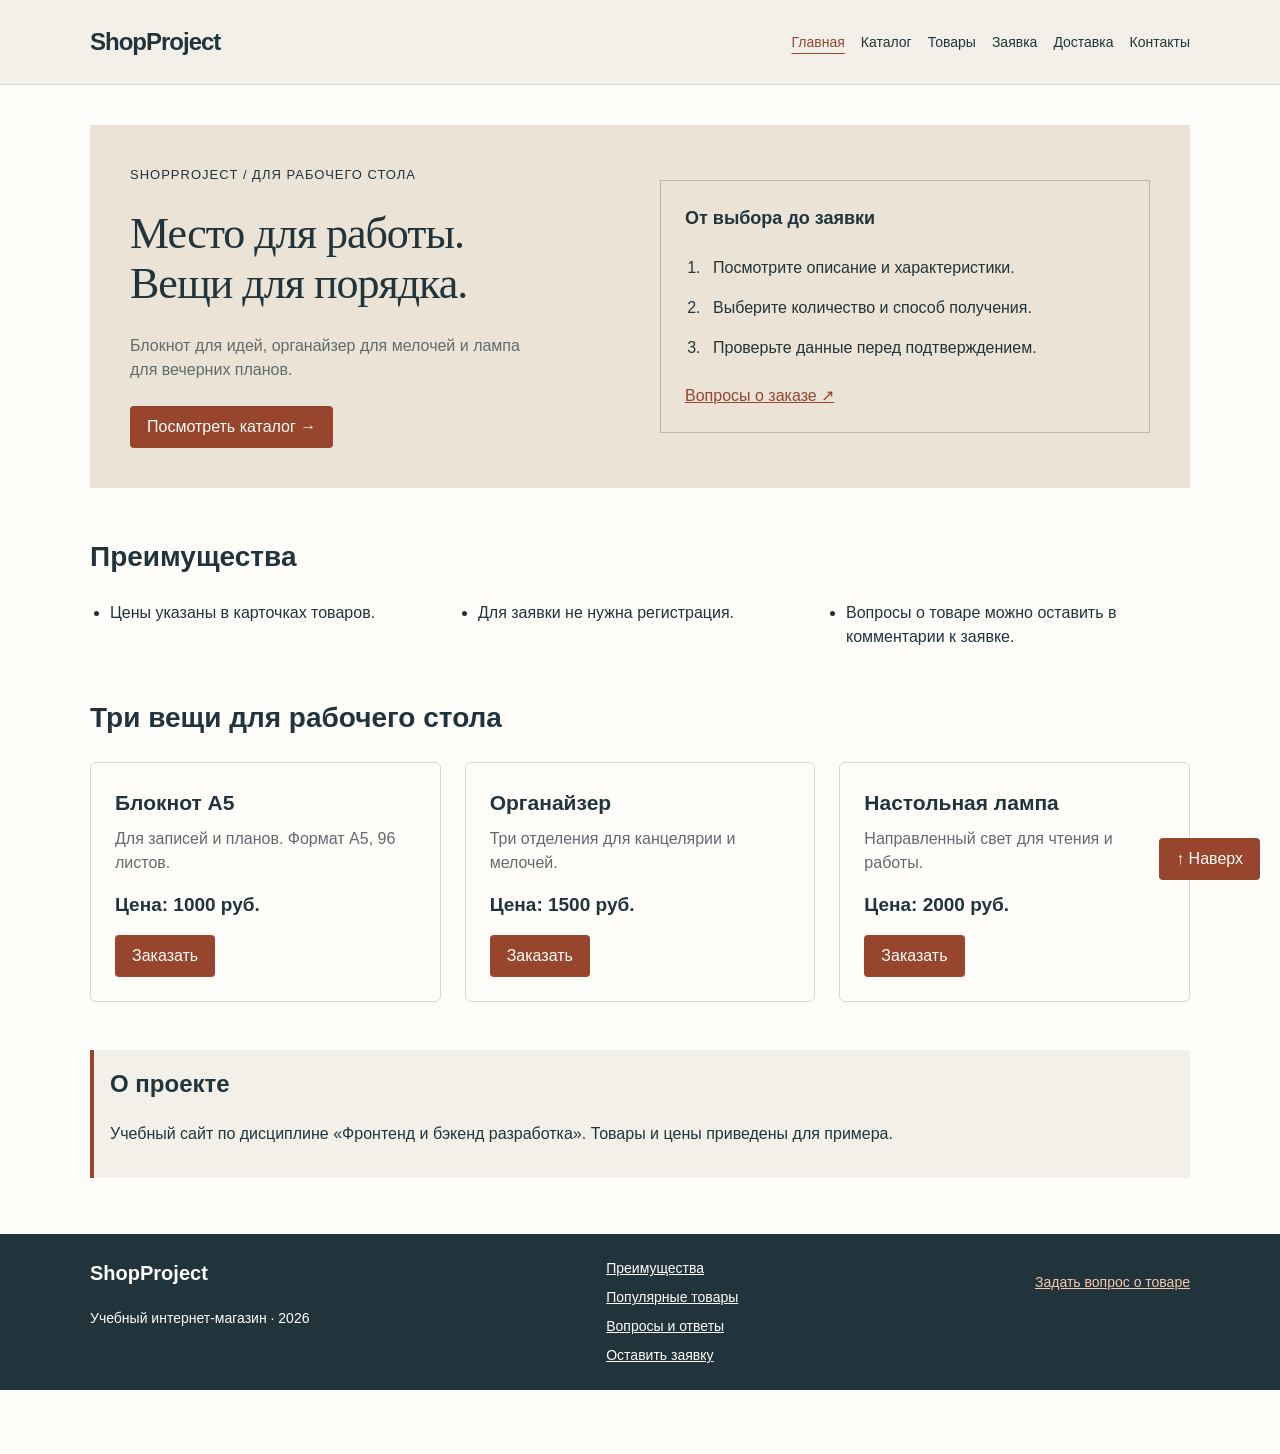
==== commit 4e2b5e34: "feat: connect shop pages and add catalog price filter" ====
--- a/index.html
+++ b/index.html
@@ -16,10 +16,10 @@
         <ul class="site-nav__list">
           <li class="site-nav__item"><a class="site-nav__link site-nav__link--active" href="index.html" aria-current="page">Главная</a></li>
           <li class="site-nav__item"><a class="site-nav__link" href="catalog.html">Каталог</a></li>
+          <li class="site-nav__item"><a class="site-nav__link" href="product.html">Товары</a></li>
+          <li class="site-nav__item"><a class="site-nav__link" href="order.html">Заявка</a></li>
+          <li class="site-nav__item"><a class="site-nav__link" href="delivery.html">Доставка</a></li>
           <li class="site-nav__item"><a class="site-nav__link" href="contacts.html">Контакты</a></li>
-          <li class="site-nav__item"><a class="site-nav__link" href="index.html#advantages">Преимущества</a></li>
-          <li class="site-nav__item"><a class="site-nav__link" href="index.html#popular">Популярные товары</a></li>
-          <li class="site-nav__item"><a class="site-nav__link" href="index.html#contacts">Обратная связь</a></li>
         </ul>
       </nav>
     </div>
@@ -56,22 +56,22 @@
       <h2 class="section__title">Три вещи для рабочего стола</h2>
       <div class="products-grid">
         <article class="product-card" id="product-1">
-          <h3 class="product-card__title">Товар 1</h3>
-          <p class="product-card__description">Товар из учебного каталога.</p>
+          <h3 class="product-card__title">Блокнот А5</h3>
+          <p class="product-card__description">Для записей и планов. Формат А5, 96 листов.</p>
           <p class="product-card__price">Цена: 1000 руб.</p>
-          <button class="button button--primary product-card__button" type="button" data-product="Товар 1">Заказать</button>
+          <button class="button button--primary product-card__button" type="button" data-product="Блокнот А5">Заказать</button>
         </article>
         <article class="product-card" id="product-2">
-          <h3 class="product-card__title">Товар 2</h3>
-          <p class="product-card__description">Товар из учебного каталога.</p>
+          <h3 class="product-card__title">Органайзер</h3>
+          <p class="product-card__description">Три отделения для канцелярии и мелочей.</p>
           <p class="product-card__price">Цена: 1500 руб.</p>
-          <button class="button button--primary product-card__button" type="button" data-product="Товар 2">Заказать</button>
+          <button class="button button--primary product-card__button" type="button" data-product="Органайзер">Заказать</button>
         </article>
         <article class="product-card" id="product-3">
-          <h3 class="product-card__title">Товар 3</h3>
-          <p class="product-card__description">Товар из учебного каталога.</p>
+          <h3 class="product-card__title">Настольная лампа</h3>
+          <p class="product-card__description">Направленный свет для чтения и работы.</p>
           <p class="product-card__price">Цена: 2000 руб.</p>
-          <button class="button button--primary product-card__button" type="button" data-product="Товар 3">Заказать</button>
+          <button class="button button--primary product-card__button" type="button" data-product="Настольная лампа">Заказать</button>
         </article>
       </div>
       <p class="success-message" id="success-message" role="status" hidden>Форма успешно отправлена!</p>
@@ -84,9 +84,17 @@
   </main>
   <footer class="site-footer" id="contacts">
     <div class="site-footer__inner">
-      <p>&copy; 2026 Учебный интернет-магазин</p>
-      <p>Фронтенд и бэкенд разработка</p>
-      <p>Вопрос по товару? <button class="text-button" type="button" data-product="Консультация">Оставить заявку</button></p>
+      <div>
+        <p class="site-footer__name">ShopProject</p>
+        <p>Учебный интернет-магазин · 2026</p>
+      </div>
+      <nav class="footer-nav" aria-label="Разделы сайта">
+        <a class="footer-nav__link" href="index.html#advantages">Преимущества</a>
+        <a class="footer-nav__link" href="index.html#popular">Популярные товары</a>
+        <a class="footer-nav__link" href="delivery.html#faq">Вопросы и ответы</a>
+        <a class="footer-nav__link" href="order.html">Оставить заявку</a>
+      </nav>
+      <p><button class="text-button" type="button" data-product="Консультация">Задать вопрос о товаре</button></p>
     </div>
   </footer>
 
--- a/css/style.css
+++ b/css/style.css
@@ -486,3 +486,48 @@
 .product-table thead { background-color: var(--color-surface); }
 .faq-item__question { font-size: 18px; font-weight: 600; }
 .faq-item[open] { padding-bottom: var(--space-lg); }
+
+/* Оформление заявки */
+.checkout-layout {
+  display: grid;
+  grid-template-columns: minmax(0, 2fr) minmax(240px, 1fr);
+  gap: var(--space-xl);
+  align-items: start;
+}
+.order-form__group {
+  margin: 0 0 var(--space-lg);
+  padding: var(--space-lg);
+  border: 1px solid var(--color-border);
+}
+.order-form__legend { padding: 0 var(--space-sm); font-size: 20px; font-weight: 600; }
+.order-summary { padding: var(--space-lg); background-color: var(--color-surface); }
+.order-summary__title { margin-top: 0; font-size: 22px; }
+.order-summary__list { margin: 0 0 var(--space-lg); }
+.order-summary__row {
+  display: flex;
+  flex-wrap: wrap;
+  justify-content: space-between;
+  gap: var(--space-sm);
+  padding: var(--space-sm) 0;
+  border-bottom: 1px solid var(--color-border);
+}
+.order-summary__row dd { margin: 0; }
+.order-summary__row--total, .order-summary__total { font-size: 22px; font-weight: 700; }
+.success-message__title { margin-top: 0; font-size: 22px; }
+.success-message { margin-bottom: var(--space-xl); }
+
+/* Навигация по каталогу и разделам */
+.category-nav { display: flex; flex-wrap: wrap; gap: var(--space-md); margin-top: var(--space-lg); }
+.category-nav__link { padding-bottom: var(--space-xs); text-underline-offset: 5px; }
+.catalog-nav { display: grid; gap: var(--space-sm); margin-bottom: var(--space-xl); }
+.catalog-nav__link { padding: var(--space-sm) 0; border-bottom: 1px solid var(--color-border); }
+.catalog-section { margin-bottom: var(--space-xl); scroll-margin-top: var(--space-lg); }
+.catalog-section__title { margin-top: 0; font-size: 24px; font-weight: 600; }
+.catalog-products__result { margin: 0 0 var(--space-lg); color: var(--color-muted); }
+.catalog-products__empty { padding: var(--space-xl); background-color: var(--color-surface); }
+.breadcrumbs__link--nested::before { content: " / "; color: var(--color-muted); }
+.site-footer__inner { display: flex; flex-wrap: wrap; align-items: start; justify-content: space-between; gap: var(--space-lg); }
+.site-footer__name { margin-top: 0; font-size: 20px; font-weight: 700; }
+.footer-nav { display: grid; gap: var(--space-sm); }
+.footer-nav__link { color: var(--color-bg); }
+.footer-nav__link:hover { color: #f6c9ac; }
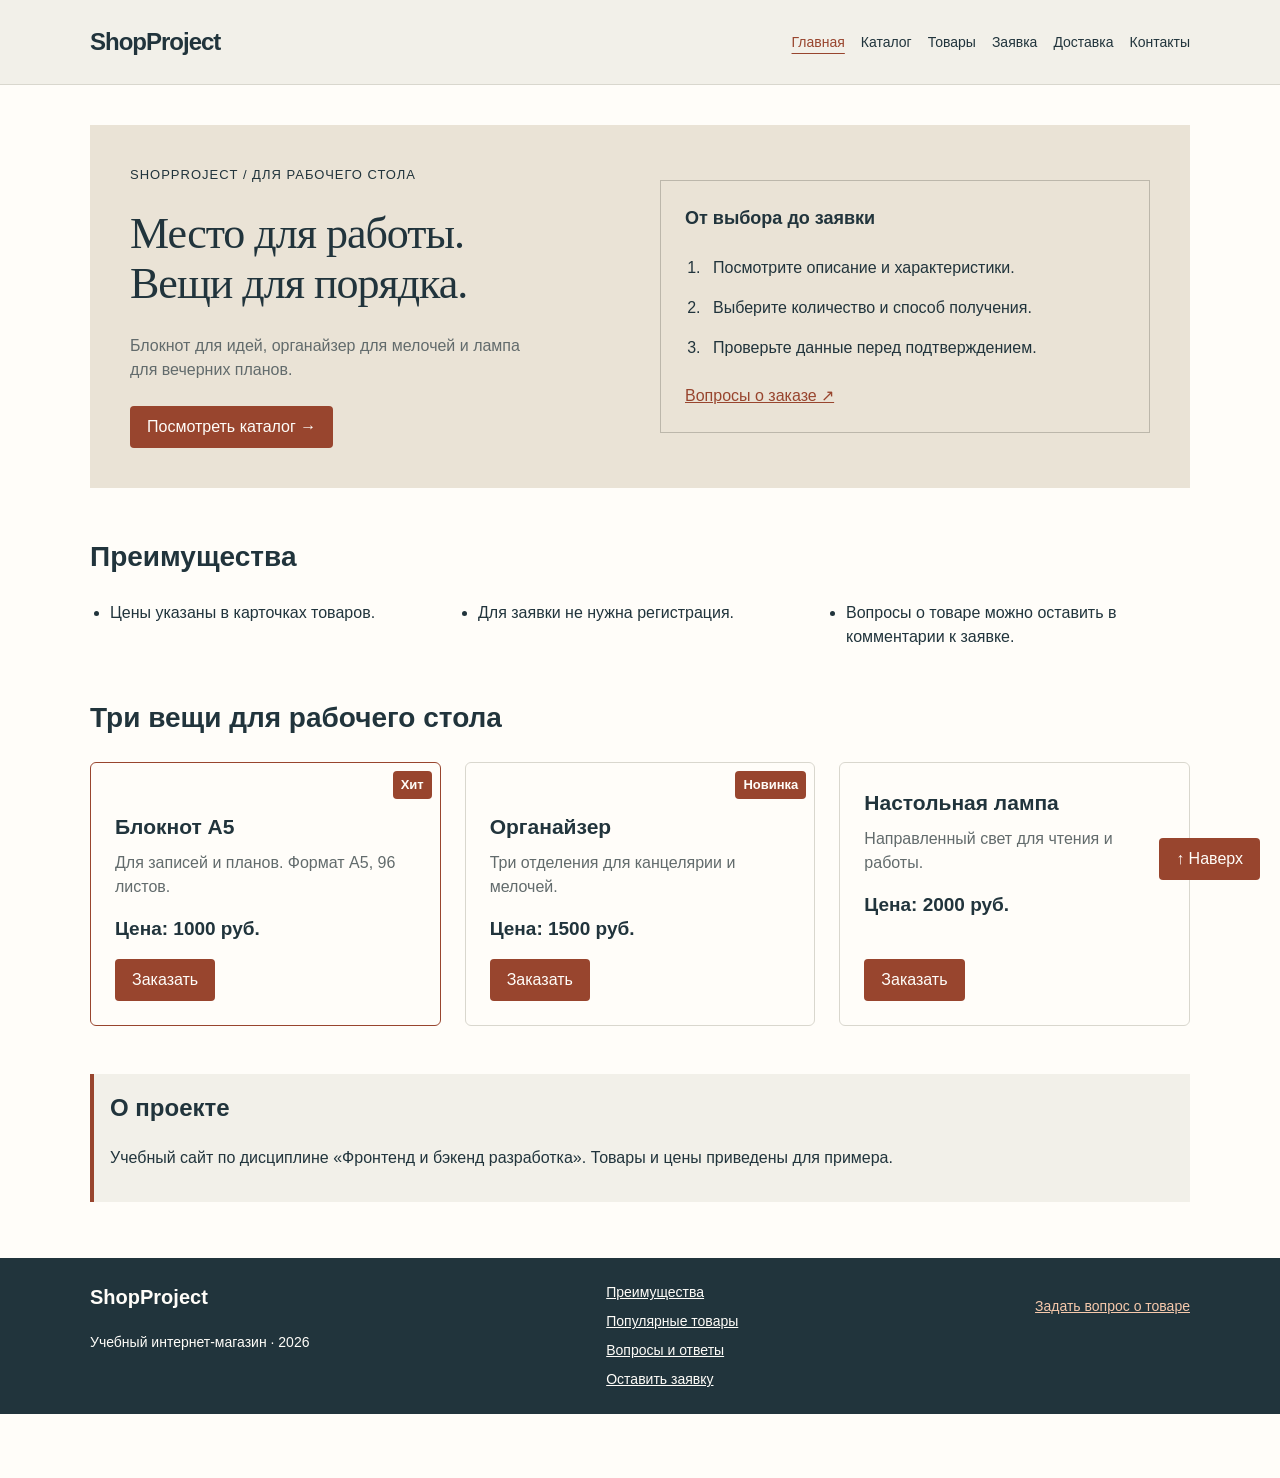
==== commit 9b468fa0: "feat: complete positioning examples for practice 8" ====
--- a/index.html
+++ b/index.html
@@ -55,13 +55,15 @@
     <section class="section" id="popular">
       <h2 class="section__title">Три вещи для рабочего стола</h2>
       <div class="products-grid">
-        <article class="product-card" id="product-1">
+        <article class="product-card product-card--badged product-card--featured" id="product-1">
+          <span class="product-card__badge">Хит</span>
           <h3 class="product-card__title">Блокнот А5</h3>
           <p class="product-card__description">Для записей и планов. Формат А5, 96 листов.</p>
           <p class="product-card__price">Цена: 1000 руб.</p>
           <button class="button button--primary product-card__button" type="button" data-product="Блокнот А5">Заказать</button>
         </article>
-        <article class="product-card" id="product-2">
+        <article class="product-card product-card--badged" id="product-2">
+          <span class="product-card__badge">Новинка</span>
           <h3 class="product-card__title">Органайзер</h3>
           <p class="product-card__description">Три отделения для канцелярии и мелочей.</p>
           <p class="product-card__price">Цена: 1500 руб.</p>
--- a/css/style.css
+++ b/css/style.css
@@ -150,6 +150,7 @@
 }
 
 .product-card {
+  position: relative;
   padding: var(--space-md);
   border: 1px solid var(--color-border);
   border-radius: var(--radius-md);
@@ -164,6 +165,22 @@
   font-weight: 700;
 }
 
+.product-card__badge {
+  position: absolute;
+  top: var(--space-sm);
+  right: var(--space-sm);
+  padding: var(--space-xs) var(--space-sm);
+  border-radius: var(--radius-sm);
+  color: var(--color-bg);
+  background-color: var(--color-primary);
+  font-size: 13px;
+  font-weight: 600;
+}
+
+.product-card--featured {
+  border-color: var(--color-primary);
+}
+
 .aside-info {
   max-width: var(--container-width);
   margin: 0 auto var(--space-xl);
@@ -367,6 +384,10 @@
 }
 
 .catalog-filters {
+  position: sticky;
+  top: var(--space-lg);
+  max-height: calc(100vh - 2 * var(--space-lg));
+  overflow-y: auto;
   grid-area: filters;
   padding: var(--space-md);
   border: 1px solid var(--color-border);
@@ -473,6 +494,7 @@
   padding-left: 20px;
 }
 .product-card { padding: var(--space-lg); }
+.product-card--badged { padding-top: calc(var(--space-xl) + var(--space-md)); }
 .product-card__title { font-size: 21px; font-weight: 600; }
 .product-card__description { color: var(--color-muted); }
 .product-card__price { padding: var(--space-sm) 0; font-size: 19px; }
